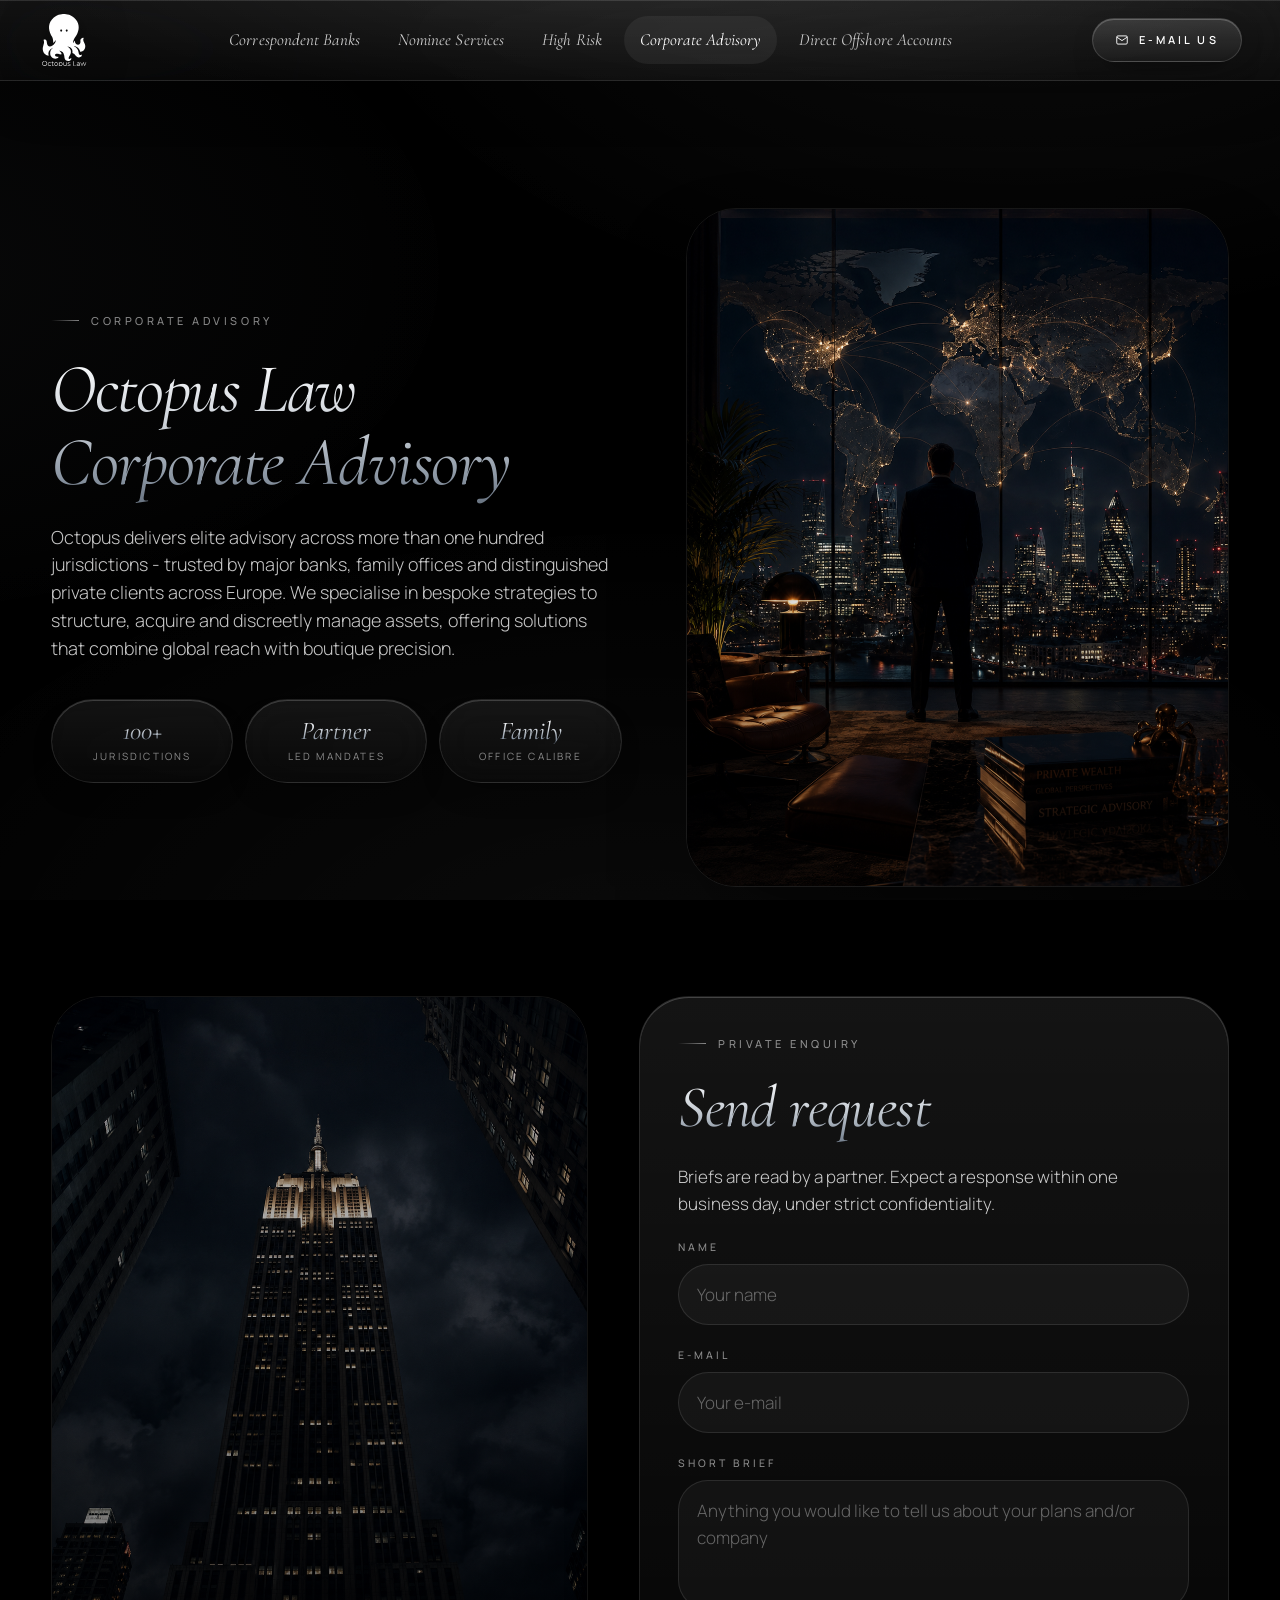
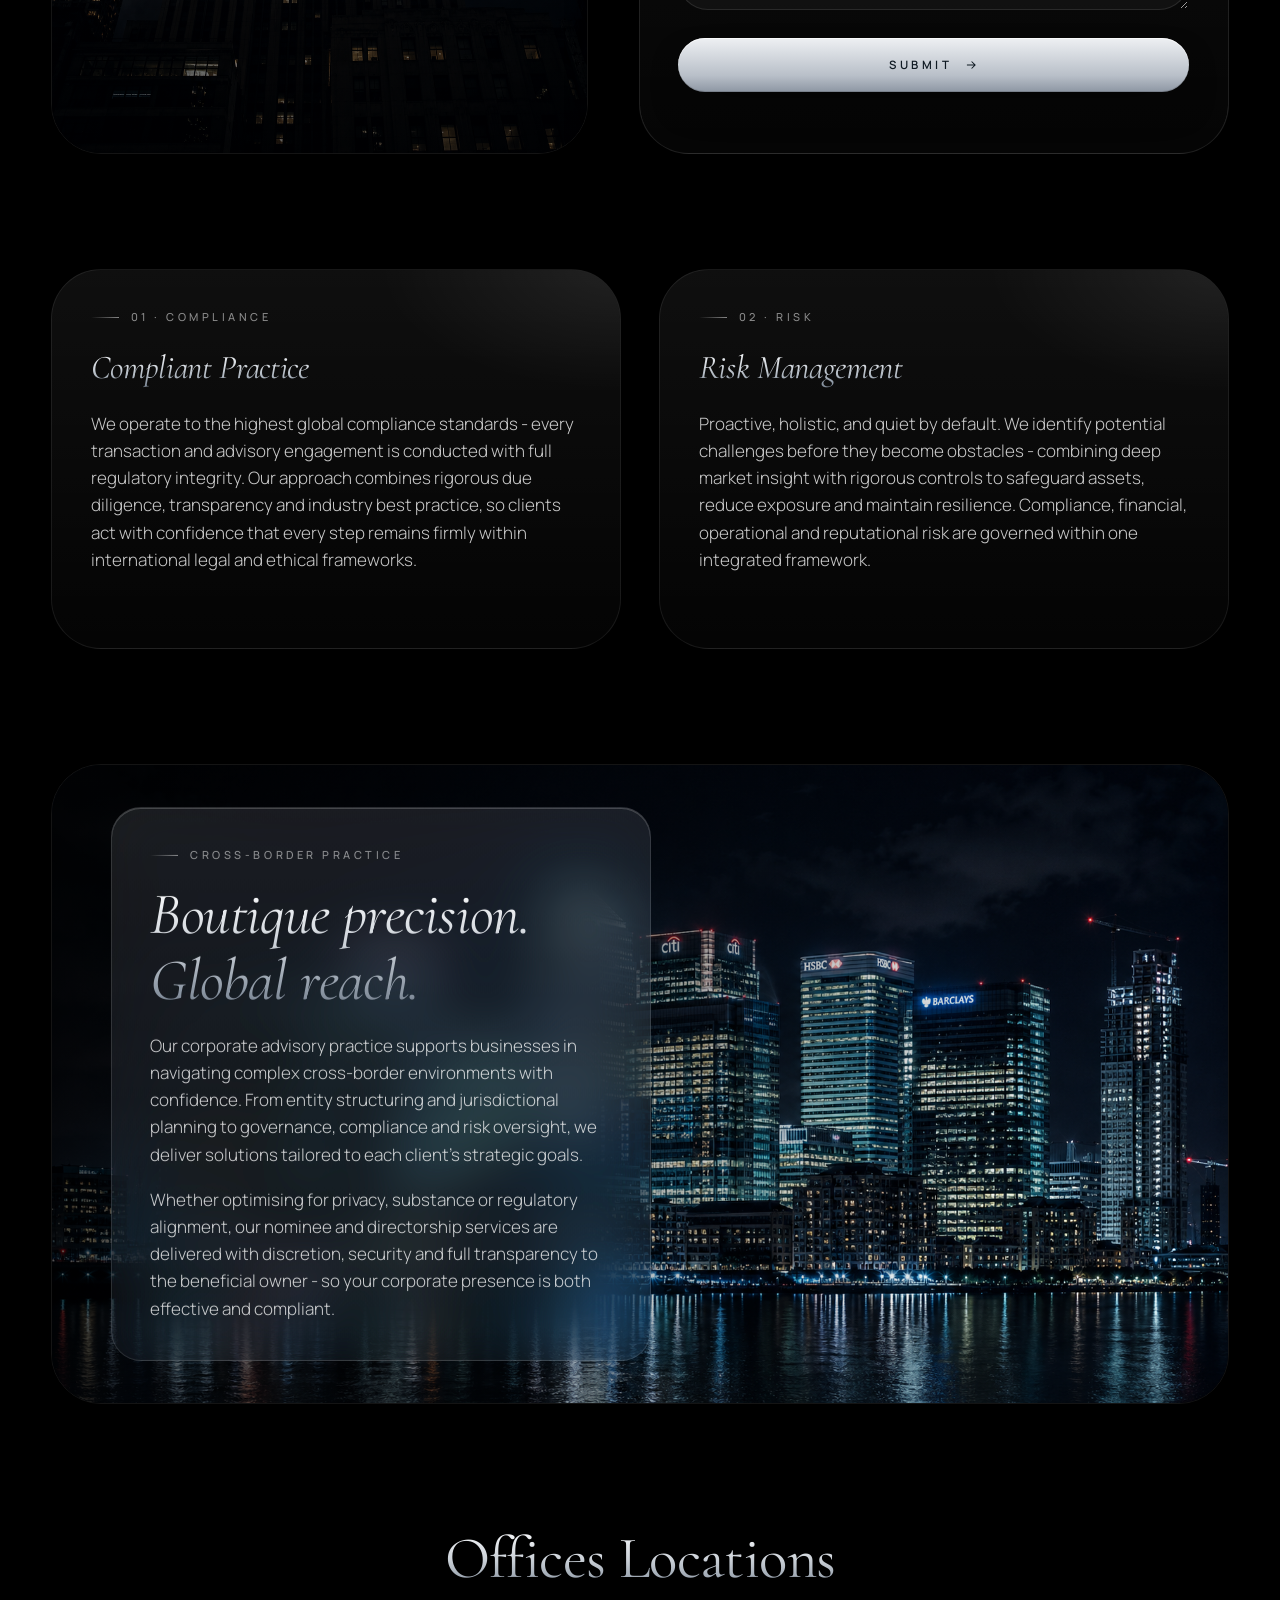
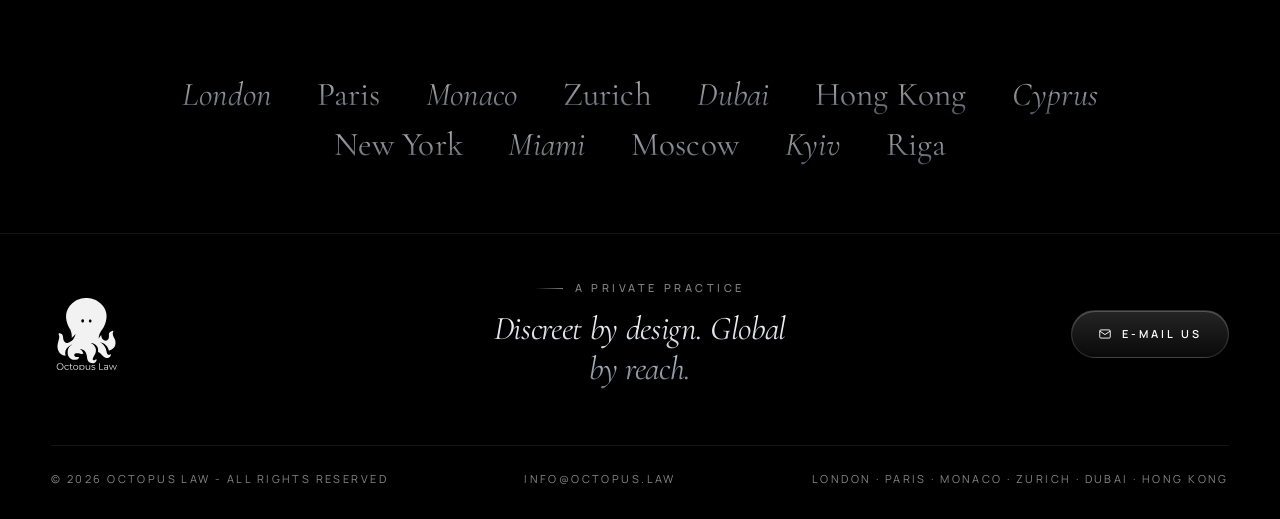
==== corporate-advisory.html @ 6b8dfa0c "Implement Octopus Law luxury banking website Three-page HTML/CSS/JS site built from design bundle: -" ====
<!DOCTYPE html>
<html lang="en">
<head>
<meta charset="UTF-8" />
<meta name="viewport" content="width=device-width, initial-scale=1.0" />
<title>Corporate Advisory - Octopus Law</title>
<meta name="description" content="Elite advisory across 100+ jurisdictions - bespoke strategies to structure, acquire and discreetly manage assets." />
<link rel="preconnect" href="https://fonts.googleapis.com" />
<link rel="preconnect" href="https://fonts.gstatic.com" crossorigin />
<link href="https://fonts.googleapis.com/css2?family=Cormorant+Garamond:ital,wght@0,300;0,400;0,500;0,600;1,300;1,400;1,500;1,600&family=Manrope:wght@200;300;400;500;600;700&display=swap" rel="stylesheet" />
<link rel="stylesheet" href="css/style.css" />
<link rel="icon" type="image/svg+xml" href="assets/logo-white.svg" />
</head>
<body>

<!-- NAV -->
<header class="nav">
  <div class="nav__shell">
    <div class="nav__row">
      <a class="nav__logo" href="index.html" aria-label="Octopus Law - Home">
        <img src="assets/logo-white.svg" alt="Octopus Law" />
      </a>
      <a class="nav__brand" href="index.html" aria-label="Octopus Law - Home">
        <span class="nav__brand-text">Octopus Law</span>
        <span class="nav__brand-icon"><img src="assets/logo-mark-white.svg" alt="" /></span>
      </a>
      <nav class="nav__links" aria-label="Primary">
        <a class="nav__link" href="index.html#correspondent">Correspondent Banks</a>
        <a class="nav__link" href="index.html#nominee">Nominee Services</a>
        <a class="nav__link" href="index.html#high-risk">High Risk</a>
        <a class="nav__link is-active" href="corporate-advisory.html">Corporate Advisory</a>
        <a class="nav__link" href="direct-offshore.html">Direct Offshore Accounts</a>
      </nav>
      <a class="nav__cta" href="mailto:info@octopus.law">
        <svg viewBox="0 0 24 24" fill="none" stroke="currentColor" stroke-width="1.6"><path d="M3 7l9 6 9-6M5 5h14a2 2 0 012 2v10a2 2 0 01-2 2H5a2 2 0 01-2-2V7a2 2 0 012-2z"/></svg>
        E-mail us
      </a>
      <a class="nav__mail-icon" href="mailto:info@octopus.law" aria-label="Email us">
        <svg viewBox="0 0 24 24" fill="none" stroke="currentColor" stroke-width="1.6"><path d="M3 7l9 6 9-6M5 5h14a2 2 0 012 2v10a2 2 0 01-2 2H5a2 2 0 01-2-2V7a2 2 0 012-2z"/></svg>
      </a>
      <button class="nav__hamburger" aria-label="Open menu">
        <span></span><span></span><span></span>
      </button>
    </div>
  </div>
</header>

<div class="mobile-menu" id="mobile-menu" aria-hidden="true">
  <button class="mobile-menu__close" aria-label="Close menu">✕</button>
  <nav class="mobile-menu__links">
    <a href="index.html#correspondent">Correspondent Banks</a>
    <a href="index.html#nominee">Nominee Services</a>
    <a href="index.html#high-risk">High Risk</a>
    <a href="corporate-advisory.html">Corporate Advisory</a>
    <a href="direct-offshore.html">Direct Offshore Accounts</a>
  </nav>
  <div class="mobile-menu__footer">
    <span>info@octopus.law</span>
    <span>© 2026 Octopus Law</span>
  </div>
</div>

<!-- PAGE HERO -->
<section class="page-hero">
  <div class="page-hero__grid">
    <div class="page-hero__copy reveal reveal--left">
      <span class="eyebrow">Corporate Advisory</span>
      <h1>Octopus Law<br/>Corporate Advisory</h1>
      <p class="lede">
        Octopus delivers elite advisory across more than one hundred jurisdictions - trusted by
        major banks, family offices and distinguished private clients across Europe. We
        specialise in bespoke strategies to structure, acquire and discreetly manage assets,
        offering solutions that combine global reach with boutique precision.
      </p>
      <div class="hero__meta">
        <div class="hero__meta-item"><span class="k">100+</span><span class="v">Jurisdictions</span></div>
        <div class="hero__meta-item"><span class="k">Partner</span><span class="v">Led mandates</span></div>
        <div class="hero__meta-item"><span class="k">Family</span><span class="v">Office calibre</span></div>
      </div>
    </div>
    <div class="page-hero__image reveal reveal--right">
      <img src="assets/corporate.png" alt="Corporate advisory" />
    </div>
  </div>
</section>

<!-- REQUEST FORM -->
<section class="request">
  <div class="request__shell">
    <div class="request__media reveal reveal--left">
      <img src="assets/request-corporate.png" alt="" />
    </div>
    <form class="request__form request-form reveal reveal--right" id="request-form" novalidate>
      <span class="eyebrow">Private enquiry</span>
      <h2>Send request</h2>
      <p class="body-text">
        Briefs are read by a partner. Expect a response within one business day, under strict
        confidentiality.
      </p>
      <div class="field">
        <label for="r-name">Name</label>
        <input id="r-name" name="name" type="text" placeholder="Your name" autocomplete="name" required />
      </div>
      <div class="field">
        <label for="r-email">E-mail</label>
        <input id="r-email" name="email" type="email" placeholder="Your e-mail" autocomplete="email" required />
      </div>
      <div class="field">
        <label for="r-brief">Short brief</label>
        <textarea id="r-brief" name="brief" placeholder="Anything you would like to tell us about your plans and/or company" required></textarea>
      </div>
      <button class="submit-btn" type="submit">
        Submit
        <svg viewBox="0 0 24 24" fill="none" stroke="currentColor" stroke-width="1.8"><path d="M5 12h14M13 6l6 6-6 6"/></svg>
      </button>
      <span class="form-status"></span>
    </form>
  </div>
</section>

<!-- TWO MODULES -->
<section class="duo">
  <div class="duo__grid">
    <div class="duo__card reveal reveal--left">
      <span class="eyebrow">01 · Compliance</span>
      <h3>Compliant Practice</h3>
      <p class="body-text">
        We operate to the highest global compliance standards - every transaction and advisory
        engagement is conducted with full regulatory integrity. Our approach combines rigorous
        due diligence, transparency and industry best practice, so clients act with confidence
        that every step remains firmly within international legal and ethical frameworks.
      </p>
    </div>
    <div class="duo__card reveal reveal--right">
      <span class="eyebrow">02 · Risk</span>
      <h3>Risk Management</h3>
      <p class="body-text">
        Proactive, holistic, and quiet by default. We identify potential challenges before they
        become obstacles - combining deep market insight with rigorous controls to safeguard
        assets, reduce exposure and maintain resilience. Compliance, financial, operational and
        reputational risk are governed within one integrated framework.
      </p>
    </div>
  </div>
</section>

<!-- FLOAT CARD -->
<section class="float-card">
  <div class="float-card__inner reveal">
    <img src="assets/boutique-precision.png" alt="" />
    <div class="float-card__panel">
      <span class="eyebrow">Cross-border practice</span>
      <h2>Boutique precision. Global reach.</h2>
      <p class="body-text">
        Our corporate advisory practice supports businesses in navigating complex cross-border
        environments with confidence. From entity structuring and jurisdictional planning to
        governance, compliance and risk oversight, we deliver solutions tailored to each
        client's strategic goals.
      </p>
      <p class="body-text">
        Whether optimising for privacy, substance or regulatory alignment, our nominee and
        directorship services are delivered with discretion, security and full transparency to
        the beneficial owner - so your corporate presence is both effective and compliant.
      </p>
    </div>
  </div>
</section>

<!-- LOCATIONS -->
<section class="locations">
  <div class="locations__header reveal">
    <h2>Offices Locations</h2>
  </div>
  <div class="locations__cloud reveal stagger">
    <span class="location">London</span>
    <span class="location">Paris</span>
    <span class="location">Monaco</span>
    <span class="location">Zurich</span>
    <span class="location">Dubai</span>
    <span class="location">Hong&nbsp;Kong</span>
    <span class="location">Cyprus</span>
    <span class="location">New&nbsp;York</span>
    <span class="location">Miami</span>
    <span class="location">Moscow</span>
    <span class="location">Kyiv</span>
    <span class="location">Riga</span>
  </div>
</section>

<!-- FOOTER -->
<footer class="footer">
  <div class="footer__top">
    <div class="footer__logo">
      <img src="assets/logo-white.svg" alt="Octopus Law" />
    </div>
    <div class="footer__center">
      <span class="eyebrow">A private practice</span>
      <h3>Discreet by design. Global by reach.</h3>
    </div>
    <div class="footer__right">
      <a class="mail-btn" href="mailto:info@octopus.law">
        <svg viewBox="0 0 24 24" fill="none" stroke="currentColor" stroke-width="1.6"><path d="M3 7l9 6 9-6M5 5h14a2 2 0 012 2v10a2 2 0 01-2 2H5a2 2 0 01-2-2V7a2 2 0 012-2z"/></svg>
        <span class="mail-btn__label">E-mail us</span>
      </a>
    </div>
  </div>
  <div class="footer__bottom">
    <span>© 2026 Octopus Law - All rights reserved</span>
    <span>info@octopus.law</span>
    <span>London · Paris · Monaco · Zurich · Dubai · Hong Kong</span>
  </div>
</footer>

<script src="js/main.js"></script>
</body>
</html>
---- css/style.css ----
/* ============================================================
   Octopus Law — Luxury Banking Advisory
   Background tone from logo: #172532
   ============================================================ */

*,
*::before,
*::after {
  box-sizing: border-box;
}

:root {
  --bg-0: #000000;
  --bg-1: #050505;        /* near-black primary bg */
  --bg-2: #0d0d0e;
  --bg-3: #16171a;
  --line: rgba(255, 255, 255, 0.08);
  --line-strong: rgba(255, 255, 255, 0.18);
  --ink: #ffffff;
  --ink-soft: rgba(255, 255, 255, 0.78);
  --ink-mute: rgba(255, 255, 255, 0.52);
  --champagne: oklch(0.86 0.04 85);
  --glass: rgba(255, 255, 255, 0.055);
  --glass-strong: rgba(255, 255, 255, 0.09);

  --silver-gradient: linear-gradient(
    180deg,
    #ffffff 0%,
    #eef0f3 18%,
    #c9cfd6 48%,
    #8b96a3 78%,
    #5f6a78 100%
  );

  --serif: "Cormorant Garamond", "Cormorant", "Times New Roman", serif;
  --sans: "Manrope", -apple-system, BlinkMacSystemFont, "Segoe UI", system-ui, sans-serif;

  --r-sm: 18px;
  --r-md: 30px;
  --r-lg: 50px;
  --r-xl: 50px;
  --r-pill: 999px;

  --pad-x: clamp(20px, 4vw, 80px);
  --nav-h: 168px;
}

html {
  scroll-behavior: smooth;
  scroll-padding-top: 220px;
}

body {
  margin: 0;
  min-height: 100vh;
  font-family: var(--sans);
  font-size: 17px;
  line-height: 1.6;
  color: var(--ink-soft);
  background: #000000;
  -webkit-font-smoothing: antialiased;
  -moz-osx-font-smoothing: grayscale;
  overflow-x: hidden;
  position: relative;
}
/* Luxury texture: subtle grain + faint vertical pinstripe + silver vignettes */
body::before {
  content: "";
  position: fixed;
  inset: 0;
  z-index: 0;
  pointer-events: none;
  background-image:
    radial-gradient(1200px 700px at 80% -10%, rgba(255, 255, 255, 0.05), transparent 60%),
    radial-gradient(1000px 600px at -10% 30%, rgba(200, 210, 230, 0.035), transparent 60%),
    radial-gradient(1400px 800px at 50% 110%, rgba(255, 255, 255, 0.04), transparent 60%);
}
body::after {
  content: "";
  position: fixed;
  inset: 0;
  z-index: 0;
  pointer-events: none;
  opacity: 0.55;
  mix-blend-mode: overlay;
  background-image: url("data:image/svg+xml;utf8,<svg xmlns='http://www.w3.org/2000/svg' width='220' height='220'><filter id='n'><feTurbulence type='fractalNoise' baseFrequency='0.85' numOctaves='2' stitchTiles='stitch'/><feColorMatrix values='0 0 0 0 1 0 0 0 0 1 0 0 0 0 1 0 0 0 0.6 0'/></filter><rect width='100%25' height='100%25' filter='url(%23n)' opacity='0.55'/></svg>");
}
body > *:not(script):not(style):not(.nav):not(.mobile-menu) { position: relative; z-index: 1; }

img {
  max-width: 100%;
  display: block;
}

a {
  color: inherit;
  text-decoration: none;
}

button {
  font: inherit;
  color: inherit;
  border: none;
  background: none;
  cursor: pointer;
}

/* ----------------------------------------------------------------
   Typography — silver headings
   ---------------------------------------------------------------- */
.eyebrow {
  font-family: var(--sans);
  font-size: 11px;
  font-weight: 500;
  letter-spacing: 0.32em;
  text-transform: uppercase;
  color: var(--ink-mute);
  display: inline-flex;
  align-items: center;
  gap: 12px;
}
.eyebrow::before {
  content: "";
  width: 28px;
  height: 1px;
  background: linear-gradient(90deg, transparent, rgba(255, 255, 255, 0.5));
}
.eyebrow--center {
  display: inline-flex;
  align-items: center;
  gap: 12px;
}
.eyebrow--center::after {
  content: "";
  width: 28px;
  height: 1px;
  background: linear-gradient(90deg, rgba(255, 255, 255, 0.5), transparent);
}

h1, h2, h3, h4 {
  font-family: var(--serif);
  font-weight: 400;
  letter-spacing: -0.01em;
  margin: 0;
  background: var(--silver-gradient);
  -webkit-background-clip: text;
  background-clip: text;
  color: transparent;
  text-shadow: 0 0 80px rgba(255, 255, 255, 0.04);
  /* Padding prevents italic ascenders/descenders being clipped by background-clip */
  padding: 0.06em 0.08em 0.18em;
  margin: -0.06em -0.08em -0.18em;
}

h1 {
  font-size: clamp(40px, 6.5vw, 96px);
  line-height: 1.06;
  letter-spacing: -0.02em;
}
h2 {
  font-size: clamp(34px, 4.6vw, 68px);
  line-height: 1.12;
}
h3 {
  font-size: clamp(24px, 2.6vw, 36px);
  line-height: 1.2;
}
h4 {
  font-size: clamp(20px, 1.8vw, 26px);
  line-height: 1.25;
}

p { margin: 0; }

.lede {
  font-family: var(--sans);
  font-weight: 300;
  font-size: clamp(17px, 1.4vw, 21px);
  line-height: 1.55;
  color: var(--ink-soft);
  max-width: 62ch;
}

.body-text {
  font-weight: 300;
  color: var(--ink-soft);
  max-width: 64ch;
}

/* ----------------------------------------------------------------
   Layout primitives — section paddings (halved from luxury defaults)
   ---------------------------------------------------------------- */
.section {
  padding: clamp(40px, 5vw, 80px) var(--pad-x);
  position: relative;
}
.section--tight {
  padding-top: clamp(28px, 3vw, 48px);
  padding-bottom: clamp(28px, 3vw, 48px);
}
.container {
  max-width: 1480px;
  margin: 0 auto;
}
.divider {
  height: 1px;
  background: linear-gradient(90deg, transparent, rgba(255,255,255,0.14), transparent);
  margin: 0 var(--pad-x);
}

/* ----------------------------------------------------------------
   Liquid Glass — single-row frosted nav
   ---------------------------------------------------------------- */
.nav {
  position: fixed;
  inset: 0 0 auto 0;
  z-index: 100;
  pointer-events: none;
}
.nav__shell {
  pointer-events: auto;
  position: relative;
  background: linear-gradient(
      180deg,
      rgba(255, 255, 255, 0.07) 0%,
      rgba(255, 255, 255, 0.025) 100%
    );
  backdrop-filter: blur(36px) saturate(180%);
  -webkit-backdrop-filter: blur(36px) saturate(180%);
  border-bottom: 1px solid rgba(255, 255, 255, 0.08);
  box-shadow:
    0 1px 0 rgba(255, 255, 255, 0.12) inset,
    0 24px 60px -30px rgba(0, 0, 0, 0.7);
  overflow: hidden;
}
.nav__shell::before {
  content: "";
  position: absolute;
  inset: 0;
  background: radial-gradient(
    900px 220px at 50% -40%,
    rgba(255, 255, 255, 0.08),
    transparent 70%
  );
  pointer-events: none;
}

.nav__row {
  position: relative;
  display: grid;
  grid-template-columns: auto 1fr auto;
  align-items: center;
  gap: clamp(20px, 3vw, 40px);
  padding: 14px clamp(20px, 3vw, 48px);
  max-width: 1640px;
  margin: 0 auto;
}

.nav__logo {
  display: flex;
  align-items: center;
  justify-content: flex-start;
}
.nav__logo img {
  height: 52px;
  width: auto;
  filter: drop-shadow(0 4px 24px rgba(0, 0, 0, 0.4));
  transition: transform 0.5s cubic-bezier(0.2, 0.8, 0.2, 1);
}
.nav__logo:hover img { transform: translateY(-1px); }

.nav__links {
  display: flex;
  align-items: center;
  justify-content: center;
  gap: 6px;
  flex-wrap: nowrap;
}
.nav__link {
  position: relative;
  padding: 10px 16px;
  font-family: var(--serif);
  font-size: 17px;
  font-style: italic;
  letter-spacing: 0.005em;
  color: var(--ink-soft);
  font-weight: 400;
  border-radius: 50px;
  transition: color 0.3s ease, background 0.3s ease;
  white-space: nowrap;
}
.nav__link:hover,
.nav__link.is-active {
  color: var(--ink);
  background: rgba(255, 255, 255, 0.06);
}

.nav__cta {
  display: inline-flex;
  align-items: center;
  gap: 10px;
  padding: 12px 22px;
  border-radius: 50px;
  background: linear-gradient(180deg, rgba(255,255,255,0.14), rgba(255,255,255,0.04));
  border: 1px solid rgba(255, 255, 255, 0.14);
  font-size: 11px;
  letter-spacing: 0.28em;
  text-transform: uppercase;
  color: var(--ink);
  font-weight: 600;
  box-shadow:
    inset 0 1px 0 rgba(255, 255, 255, 0.22),
    0 12px 30px -14px rgba(0, 0, 0, 0.7);
  transition: transform 0.3s ease, box-shadow 0.3s ease;
  flex-shrink: 0;
}
.nav__cta:hover {
  transform: translateY(-1px);
  box-shadow:
    inset 0 1px 0 rgba(255, 255, 255, 0.35),
    0 18px 40px -14px rgba(0, 0, 0, 0.8);
}
.nav__cta svg { width: 14px; height: 14px; }

/* Mobile-only brand */
.nav__brand {
  display: none;
  align-items: center;
  gap: 10px;
}
.nav__brand-text {
  font-family: var(--serif);
  font-style: italic;
  font-size: 22px;
  background: var(--silver-gradient);
  -webkit-background-clip: text;
  background-clip: text;
  color: transparent;
  letter-spacing: 0.005em;
  line-height: 1;
}
.nav__brand-icon img {
  height: 38px;
  width: auto;
  filter: drop-shadow(0 4px 16px rgba(0, 0, 0, 0.4));
}

/* Round mail icon (mobile) */
.nav__mail-icon {
  display: none;
  align-items: center;
  justify-content: center;
  width: 44px;
  height: 44px;
  border-radius: 50%;
  background: linear-gradient(180deg, rgba(255,255,255,0.12), rgba(255,255,255,0.04));
  border: 1px solid rgba(255,255,255,0.12);
  color: white;
  box-shadow:
    inset 0 1px 0 rgba(255,255,255,0.2),
    0 8px 24px -10px rgba(0,0,0,0.6);
  flex-shrink: 0;
}
.nav__mail-icon svg { width: 17px; height: 17px; }

.nav__hamburger {
  display: none;
  width: 44px;
  height: 44px;
  border-radius: 50%;
  background: rgba(255, 255, 255, 0.08);
  border: 1px solid rgba(255, 255, 255, 0.12);
  align-items: center;
  justify-content: center;
  flex-direction: column;
  gap: 5px;
  flex-shrink: 0;
}
.nav__hamburger span {
  width: 18px;
  height: 1.4px;
  background: white;
  border-radius: 2px;
}

/* Footer/CTA pill (reused) */
.mail-btn {
  display: inline-flex;
  align-items: center;
  gap: 10px;
  padding: 14px 26px;
  border-radius: 50px;
  background: linear-gradient(180deg, rgba(255,255,255,0.14), rgba(255,255,255,0.04));
  border: 1px solid rgba(255, 255, 255, 0.14);
  font-size: 11px;
  letter-spacing: 0.28em;
  text-transform: uppercase;
  color: var(--ink);
  font-weight: 600;
  box-shadow:
    inset 0 1px 0 rgba(255, 255, 255, 0.22),
    0 12px 30px -14px rgba(0, 0, 0, 0.7);
  transition: transform 0.3s ease, box-shadow 0.3s ease;
}
.mail-btn:hover {
  transform: translateY(-1px);
  box-shadow:
    inset 0 1px 0 rgba(255, 255, 255, 0.35),
    0 18px 40px -14px rgba(0, 0, 0, 0.8);
}
.mail-btn svg { width: 14px; height: 14px; }

/* Mobile overlay menu */
.mobile-menu {
  position: fixed;
  inset: 0;
  z-index: 200;
  background: rgba(8, 8, 10, 0.78);
  backdrop-filter: blur(40px) saturate(180%);
  -webkit-backdrop-filter: blur(40px) saturate(180%);
  opacity: 0;
  pointer-events: none;
  transition: opacity 0.4s ease;
  display: flex;
  flex-direction: column;
  padding: 100px 28px 40px;
}
.mobile-menu.is-open {
  opacity: 1;
  pointer-events: auto;
}
.mobile-menu__close {
  position: absolute;
  top: 28px;
  right: 28px;
  width: 48px;
  height: 48px;
  border-radius: 50%;
  background: rgba(255, 255, 255, 0.08);
  border: 1px solid rgba(255, 255, 255, 0.12);
  color: white;
  font-size: 22px;
  display: flex;
  align-items: center;
  justify-content: center;
}
.mobile-menu__links {
  display: flex;
  flex-direction: column;
  gap: 4px;
  margin-top: 20px;
}
.mobile-menu__links a {
  padding: 18px 4px;
  font-family: var(--serif);
  font-size: 28px;
  border-bottom: 1px solid rgba(255, 255, 255, 0.08);
  color: white;
}
.mobile-menu__footer {
  margin-top: auto;
  display: flex;
  flex-direction: column;
  gap: 14px;
  color: var(--ink-mute);
  font-size: 12px;
  letter-spacing: 0.2em;
  text-transform: uppercase;
}

/* ----------------------------------------------------------------
   Hero — centered text over image, 3 stat tiles below
   ---------------------------------------------------------------- */
.hero {
  position: relative;
  min-height: 100vh;
  padding-top: calc(var(--nav-h) + 80px);
  padding-bottom: clamp(60px, 6vw, 100px);
  padding-left: var(--pad-x);
  padding-right: var(--pad-x);
  overflow: hidden;
  text-align: center;
}
.hero__bg {
  position: absolute;
  inset: 0;
  z-index: 0;
}
.hero__bg img {
  position: absolute;
  inset: 0;
  width: 100%;
  height: 100%;
  object-fit: cover;
  opacity: 0.55;
  transform: scale(1.05);
  transition: transform 6s ease-out;
  filter: saturate(0.3) brightness(0.85) contrast(1.05);
}
.hero.is-ready .hero__bg img { transform: scale(1.0); }
.hero__bg::after {
  content: "";
  position: absolute;
  inset: 0;
  background:
    radial-gradient(85% 80% at 50% 50%, transparent 0%, rgba(0,0,0,0.55) 70%, rgba(0,0,0,0.95) 100%),
    linear-gradient(180deg, rgba(0,0,0,0.4) 0%, rgba(0,0,0,0.5) 50%, rgba(0,0,0,0.98) 100%);
}
.hero__inner {
  position: relative;
  z-index: 1;
  max-width: 980px;
  margin: 0 auto;
  display: flex;
  flex-direction: column;
  align-items: center;
  justify-content: center;
  gap: 56px;
  min-height: calc(100vh - var(--nav-h) - 200px);
}
.hero__text {
  display: flex;
  flex-direction: column;
  align-items: center;
  gap: 24px;
}
.hero__text h1 {
  font-style: italic;
  text-align: center;
  text-wrap: balance;
}
.hero__text .lede {
  text-align: center;
  margin: 0 auto;
}
.hero__stats {
  display: grid;
  grid-template-columns: repeat(3, minmax(0, 1fr));
  gap: 14px;
  width: 100%;
  max-width: 760px;
}
.stat {
  padding: 22px 18px;
  border-radius: 50px;
  background: linear-gradient(180deg, rgba(255,255,255,0.07), rgba(255,255,255,0.02));
  backdrop-filter: blur(24px) saturate(180%);
  -webkit-backdrop-filter: blur(24px) saturate(180%);
  border: 1px solid rgba(255, 255, 255, 0.1);
  box-shadow:
    inset 0 1px 0 rgba(255, 255, 255, 0.18),
    0 20px 40px -20px rgba(0, 0, 0, 0.6);
  display: flex;
  flex-direction: column;
  align-items: center;
  gap: 4px;
}
.stat__k {
  font-family: var(--serif);
  font-style: italic;
  font-size: clamp(26px, 2.6vw, 38px);
  line-height: 1.05;
  background: var(--silver-gradient);
  -webkit-background-clip: text;
  background-clip: text;
  color: transparent;
}
.stat__v {
  font-size: 10.5px;
  letter-spacing: 0.24em;
  text-transform: uppercase;
  color: var(--ink-mute);
  text-align: center;
}

/* page-hero (smaller variant for inner pages) */
.page-hero {
  padding-top: calc(var(--nav-h) + 40px);
  padding-bottom: clamp(40px, 4vw, 60px);
  padding-left: var(--pad-x);
  padding-right: var(--pad-x);
  position: relative;
  overflow: hidden;
}
.page-hero__grid {
  position: relative;
  max-width: 1480px;
  margin: 0 auto;
  display: grid;
  grid-template-columns: 1.05fr 1fr;
  gap: clamp(40px, 5vw, 80px);
  align-items: center;
}
.page-hero__copy {
  display: flex;
  flex-direction: column;
  gap: 24px;
}
.page-hero__copy h1 {
  font-style: italic;
  font-size: clamp(40px, 5.4vw, 80px);
}

/* Stats row reused on inner pages */
.hero__meta {
  display: grid;
  grid-template-columns: repeat(3, minmax(0, 1fr));
  gap: 12px;
  margin-top: 12px;
}
.hero__meta-item {
  padding: 18px 14px;
  border-radius: 50px;
  background: linear-gradient(180deg, rgba(255,255,255,0.07), rgba(255,255,255,0.02));
  backdrop-filter: blur(20px) saturate(180%);
  -webkit-backdrop-filter: blur(20px) saturate(180%);
  border: 1px solid rgba(255, 255, 255, 0.1);
  box-shadow:
    inset 0 1px 0 rgba(255, 255, 255, 0.18),
    0 16px 30px -16px rgba(0, 0, 0, 0.5);
  display: flex;
  flex-direction: column;
  align-items: center;
  gap: 4px;
  text-align: center;
}
.hero__meta-item .k {
  font-family: var(--serif);
  font-style: italic;
  font-size: clamp(22px, 2vw, 30px);
  line-height: 1.05;
  background: var(--silver-gradient);
  -webkit-background-clip: text;
  background-clip: text;
  color: transparent;
}
.hero__meta-item .v {
  font-size: 10px;
  letter-spacing: 0.22em;
  text-transform: uppercase;
  color: var(--ink-mute);
}
.page-hero__image {
  position: relative;
  aspect-ratio: 4/5;
  border-radius: var(--r-lg);
  overflow: hidden;
  border: 1px solid rgba(255,255,255,0.08);
  box-shadow: 0 40px 100px -40px rgba(0,0,0,0.7);
}
.page-hero__image img {
  width: 100%;
  height: 100%;
  object-fit: cover;
}
.page-hero__image::after {
  content: "";
  position: absolute;
  inset: 0;
  background: linear-gradient(180deg, transparent 40%, rgba(0, 0, 0,0.45));
  pointer-events: none;
}

/* ----------------------------------------------------------------
   Marquee — Correspondent banks
   ---------------------------------------------------------------- */
.banks {
  padding: clamp(40px, 4vw, 60px) 0;
}
.banks__header {
  padding: 0 var(--pad-x);
  margin-bottom: 56px;
  display: flex;
  align-items: end;
  justify-content: space-between;
  gap: 32px;
  flex-wrap: wrap;
}
.banks__header h2 {
  max-width: 18ch;
}
.banks__header p {
  max-width: 38ch;
}
.marquee {
  overflow: hidden;
  mask-image: linear-gradient(90deg, transparent, black 8%, black 92%, transparent);
  -webkit-mask-image: linear-gradient(90deg, transparent, black 8%, black 92%, transparent);
}
.marquee__track {
  display: flex;
  gap: clamp(48px, 5vw, 96px);
  align-items: center;
  width: max-content;
  animation: marquee 70s linear infinite;
}
/* Each logo lives in a dark-graphite chip with halo glow */
.marquee__chip {
  display: inline-flex;
  align-items: center;
  justify-content: center;
  height: 110px;
  min-width: 220px;
  padding: 0 36px;
  border-radius: 50px;
  background: linear-gradient(180deg, #1a1a1c 0%, #0e0e10 100%);
  border: 1px solid rgba(255, 255, 255, 0.08);
  box-shadow:
    inset 0 1px 0 rgba(255, 255, 255, 0.07),
    0 0 60px -8px rgba(220, 230, 255, 0.18),
    0 24px 48px -24px rgba(0, 0, 0, 0.9);
  transition: transform 0.5s cubic-bezier(0.2,0.8,0.2,1), box-shadow 0.5s ease;
  flex-shrink: 0;
  position: relative;
  overflow: hidden;
}
.marquee__chip::before {
  content: "";
  position: absolute;
  inset: 0;
  border-radius: inherit;
  background: radial-gradient(120% 80% at 50% 0%, rgba(255,255,255,0.06), transparent 60%);
  pointer-events: none;
}
.marquee__chip:hover {
  transform: translateY(-2px);
  box-shadow:
    inset 0 1px 0 rgba(255, 255, 255, 0.12),
    0 0 90px -4px rgba(220, 230, 255, 0.28),
    0 28px 56px -24px rgba(0, 0, 0, 0.95);
}
.marquee__chip img {
  max-height: 60px;
  max-width: 180px;
  width: auto;
  height: auto;
  object-fit: contain;
  filter: brightness(0) invert(1);
  opacity: 0.92;
  position: relative;
}

@keyframes marquee {
  from { transform: translateX(0); }
  to   { transform: translateX(-50%); }
}

/* ----------------------------------------------------------------
   Service modules — alternating image / content
   ---------------------------------------------------------------- */
.module {
  display: grid;
  grid-template-columns: 1fr 1fr;
  gap: clamp(40px, 6vw, 96px);
  align-items: center;
  padding-top: clamp(30px, 3.5vw, 56px);
  padding-bottom: clamp(30px, 3.5vw, 56px);
  padding-left: var(--pad-x);
  padding-right: var(--pad-x);
}
.module--reverse .module__media { order: 2; }
.module__media {
  position: relative;
  aspect-ratio: 4/3;
  border-radius: var(--r-lg);
  overflow: hidden;
  border: 1px solid rgba(255,255,255,0.08);
  box-shadow: 0 40px 100px -40px rgba(0,0,0,0.7);
}
.module__media img {
  width: 100%;
  height: 100%;
  object-fit: cover;
  transition: transform 1.4s cubic-bezier(0.2, 0.8, 0.2, 1);
}
.module:hover .module__media img { transform: scale(1.04); }
.module__media::after {
  content: "";
  position: absolute;
  inset: 0;
  background:
    radial-gradient(60% 50% at 100% 100%, rgba(8, 8, 10,0.5), transparent),
    linear-gradient(180deg, transparent 60%, rgba(0, 0, 0,0.4));
  pointer-events: none;
}
.module__copy {
  display: flex;
  flex-direction: column;
  gap: 22px;
}
.module__index {
  font-family: var(--serif);
  font-size: 22px;
  color: var(--ink-mute);
  font-style: italic;
}
.module__copy h2 { font-style: italic; }
.module__copy ul {
  margin: 0;
  padding: 0;
  list-style: none;
  display: flex;
  flex-direction: column;
  gap: 14px;
}
.module__copy li {
  padding-left: 22px;
  position: relative;
  color: var(--ink-soft);
  font-weight: 300;
}
.module__copy li::before {
  content: "";
  position: absolute;
  left: 0;
  top: 13px;
  width: 10px;
  height: 1px;
  background: rgba(255,255,255,0.6);
}

/* ----------------------------------------------------------------
   Request form (glass)
   ---------------------------------------------------------------- */
.request {
  padding: clamp(40px, 4.5vw, 70px) var(--pad-x);
  position: relative;
}
.request__shell {
  max-width: 1480px;
  margin: 0 auto;
  display: grid;
  grid-template-columns: 1fr 1.1fr;
  gap: clamp(32px, 4vw, 80px);
  align-items: stretch;
}
.request__media {
  border-radius: var(--r-lg);
  overflow: hidden;
  border: 1px solid rgba(255,255,255,0.08);
  position: relative;
  min-height: 520px;
}
.request__media img {
  position: absolute;
  inset: 0;
  width: 100%;
  height: 100%;
  object-fit: cover;
}
.request__media::after {
  content: "";
  position: absolute;
  inset: 0;
  background: linear-gradient(180deg, rgba(0, 0, 0,0.2), rgba(0, 0, 0,0.6));
}
.request__form {
  padding: clamp(28px, 3vw, 48px);
  border-radius: var(--r-lg);
  background: linear-gradient(180deg, rgba(255,255,255,0.08), rgba(255,255,255,0.02));
  backdrop-filter: blur(28px) saturate(180%);
  -webkit-backdrop-filter: blur(28px) saturate(180%);
  border: 1px solid rgba(255,255,255,0.1);
  box-shadow:
    inset 0 1px 0 rgba(255,255,255,0.2),
    0 30px 80px -20px rgba(0,0,0,0.6);
  display: flex;
  flex-direction: column;
  gap: 22px;
}
.request__form h2 { font-style: italic; }
.field {
  display: flex;
  flex-direction: column;
  gap: 8px;
}
.field label {
  font-size: 10.5px;
  letter-spacing: 0.28em;
  text-transform: uppercase;
  color: var(--ink-mute);
  font-weight: 500;
}
.field input,
.field textarea {
  font: inherit;
  color: var(--ink);
  padding: 16px 18px;
  background: rgba(255,255,255,0.04);
  border: 1px solid rgba(255,255,255,0.1);
  border-radius: 50px;
  width: 100%;
  font-weight: 300;
  transition: border-color 0.25s, background 0.25s;
}
.field input::placeholder,
.field textarea::placeholder {
  color: rgba(255,255,255,0.35);
  font-weight: 300;
}
.field input:focus,
.field textarea:focus {
  outline: none;
  border-color: rgba(255,255,255,0.35);
  background: rgba(255,255,255,0.07);
}
.field textarea {
  min-height: 130px;
  resize: vertical;
  font-family: inherit;
  border-radius: 30px;
}
.submit-btn {
  display: inline-flex;
  align-items: center;
  justify-content: center;
  gap: 12px;
  padding: 18px 28px;
  border-radius: 999px;
  background: linear-gradient(180deg, #eef0f3, #b8bfc8 70%, #8d96a3);
  color: #0f1a23;
  font-weight: 600;
  font-size: 11.5px;
  letter-spacing: 0.3em;
  text-transform: uppercase;
  margin-top: 6px;
  box-shadow:
    inset 0 1px 0 rgba(255,255,255,0.7),
    inset 0 -1px 0 rgba(0,0,0,0.15),
    0 18px 40px -16px rgba(0,0,0,0.5);
  transition: transform 0.3s, box-shadow 0.3s;
  cursor: pointer;
  border: none;
}
.submit-btn:hover {
  transform: translateY(-1px);
  box-shadow:
    inset 0 1px 0 rgba(255,255,255,0.85),
    inset 0 -1px 0 rgba(0,0,0,0.15),
    0 26px 50px -16px rgba(0,0,0,0.6);
}
.submit-btn svg { width: 14px; height: 14px; }

.form-status {
  font-size: 13px;
  color: var(--champagne);
  font-style: italic;
}

/* ----------------------------------------------------------------
   Sector-ready (cards / list)
   ---------------------------------------------------------------- */
.sectors {
  padding: clamp(40px, 4.5vw, 70px) var(--pad-x);
}
.sectors__grid {
  display: grid;
  grid-template-columns: 1fr 1.2fr;
  gap: clamp(40px, 6vw, 96px);
  max-width: 1480px;
  margin: 0 auto;
  align-items: start;
}
.sectors__list {
  display: flex;
  flex-direction: column;
  gap: 4px;
}
.sector-row {
  display: grid;
  grid-template-columns: auto 1fr;
  gap: 28px;
  align-items: center;
  padding: 24px 4px;
  border-bottom: 1px solid rgba(255,255,255,0.1);
  cursor: default;
}
.sector-row:first-child { border-top: 1px solid rgba(255,255,255,0.1); }
.sector-row__num {
  font-family: var(--serif);
  font-style: italic;
  color: var(--ink-mute);
  font-size: 18px;
}
.sector-row__title {
  font-family: var(--serif);
  font-size: clamp(22px, 2vw, 30px);
  background: var(--silver-gradient);
  -webkit-background-clip: text;
  background-clip: text;
  color: transparent;
}
.sector-row__arrow { display: none; }

/* ----------------------------------------------------------------
   Floating image+text composition
   ---------------------------------------------------------------- */
.float-card {
  position: relative;
  max-width: 1480px;
  margin: 0 auto;
  padding: clamp(40px, 4.5vw, 70px) var(--pad-x);
}
.float-card__inner {
  position: relative;
  border-radius: var(--r-lg);
  overflow: hidden;
  min-height: clamp(420px, 60vw, 640px);
  border: 1px solid rgba(255,255,255,0.08);
}
.float-card__inner img {
  position: absolute;
  inset: 0;
  width: 100%;
  height: 100%;
  object-fit: cover;
}
.float-card__inner::after {
  content: "";
  position: absolute;
  inset: 0;
  background:
    linear-gradient(120deg, rgba(0, 0, 0,0.85) 0%, rgba(0, 0, 0,0.3) 50%, transparent 80%);
}
.float-card__panel {
  position: absolute;
  z-index: 2;
  top: 50%;
  left: clamp(20px, 5%, 60px);
  transform: translateY(-50%);
  max-width: 540px;
  padding: clamp(26px, 3vw, 44px);
  border-radius: var(--r-md);
  background: linear-gradient(180deg, rgba(255,255,255,0.1), rgba(255,255,255,0.04));
  backdrop-filter: blur(28px) saturate(180%);
  -webkit-backdrop-filter: blur(28px) saturate(180%);
  border: 1px solid rgba(255,255,255,0.12);
  box-shadow: inset 0 1px 0 rgba(255,255,255,0.2);
  display: flex;
  flex-direction: column;
  gap: 18px;
}
.float-card__panel h2 { font-style: italic; }

/* ----------------------------------------------------------------
   Locations
   ---------------------------------------------------------------- */
.locations {
  padding: clamp(40px, 5vw, 80px) var(--pad-x);
  text-align: center;
}
.locations__header {
  display: flex;
  flex-direction: column;
  align-items: center;
  gap: 18px;
  margin-bottom: 80px;
}
.locations__cloud {
  position: relative;
  display: flex;
  flex-wrap: wrap;
  justify-content: center;
  gap: 4px clamp(14px, 2vw, 28px);
  max-width: 1100px;
  margin: 0 auto;
  align-items: baseline;
}
.location {
  font-family: var(--serif);
  font-size: clamp(22px, 2.6vw, 36px);
  line-height: 1.05;
  background: var(--silver-gradient);
  -webkit-background-clip: text;
  background-clip: text;
  color: transparent;
  position: relative;
  padding: 6px 10px;
  cursor: default;
  transition: transform 0.5s cubic-bezier(0.2,0.8,0.2,1), opacity 0.5s ease;
  opacity: 0.7;
  letter-spacing: 0.005em;
}
.location:nth-child(odd) { font-style: italic; }
.location:hover { opacity: 1; transform: translateY(-4px); }
.location__star {
  font-family: var(--sans);
  font-size: 14px;
  vertical-align: super;
  color: var(--ink-mute);
  margin-left: 2px;
}

/* ----------------------------------------------------------------
   Two-up modules
   ---------------------------------------------------------------- */
.duo {
  padding: clamp(40px, 4.5vw, 70px) var(--pad-x);
}
.duo__grid {
  max-width: 1480px;
  margin: 0 auto;
  display: grid;
  grid-template-columns: 1fr 1fr;
  gap: clamp(24px, 3vw, 40px);
}
.duo__card {
  padding: clamp(32px, 3vw, 48px);
  border-radius: var(--r-lg);
  background: linear-gradient(180deg, rgba(255,255,255,0.06), rgba(255,255,255,0.015));
  backdrop-filter: blur(24px) saturate(180%);
  -webkit-backdrop-filter: blur(24px) saturate(180%);
  border: 1px solid rgba(255,255,255,0.08);
  display: flex;
  flex-direction: column;
  gap: 22px;
  min-height: 380px;
  position: relative;
  overflow: hidden;
}
.duo__card::before {
  content: "";
  position: absolute;
  inset: 0;
  background: radial-gradient(400px 200px at 100% 0%, rgba(255,255,255,0.08), transparent 60%);
  pointer-events: none;
}
.duo__card h3 { font-style: italic; }

/* ----------------------------------------------------------------
   Industries grid (cards with images)
   ---------------------------------------------------------------- */
.industries {
  padding: clamp(40px, 4.5vw, 70px) var(--pad-x);
}
.industries__grid {
  max-width: 1480px;
  margin: 0 auto;
  display: grid;
  grid-template-columns: repeat(3, 1fr);
  gap: clamp(20px, 2vw, 32px);
}
.industry-card {
  position: relative;
  aspect-ratio: 3/4;
  border-radius: var(--r-lg);
  overflow: hidden;
  border: 1px solid rgba(255,255,255,0.08);
  box-shadow: 0 30px 80px -30px rgba(0,0,0,0.6);
}
.industry-card__bg {
  position: absolute;
  inset: 0;
  background: linear-gradient(180deg, var(--bg-2), var(--bg-1));
}
.industry-card__bg img {
  width: 100%;
  height: 100%;
  object-fit: cover;
  opacity: 0.55;
  transition: transform 1.4s cubic-bezier(0.2, 0.8, 0.2, 1), opacity 0.5s ease;
}
.industry-card:hover .industry-card__bg img {
  transform: scale(1.06);
  opacity: 0.7;
}
.industry-card::after {
  content: "";
  position: absolute;
  inset: 0;
  background: linear-gradient(180deg, transparent 30%, rgba(0, 0, 0,0.95));
  pointer-events: none;
}
.industry-card__content {
  position: absolute;
  inset: 0;
  z-index: 2;
  padding: clamp(24px, 2.4vw, 36px);
  display: flex;
  flex-direction: column;
  justify-content: flex-end;
  gap: 12px;
}
.industry-card__content h3 { font-style: italic; }
.industry-card__content p {
  color: rgba(255,255,255,0.7);
  font-weight: 300;
  font-size: 15px;
}
.industry-card__num {
  position: absolute;
  top: clamp(20px, 2vw, 28px);
  right: clamp(20px, 2vw, 28px);
  font-family: var(--serif);
  font-style: italic;
  font-size: 22px;
  color: rgba(255,255,255,0.7);
  z-index: 2;
}

/* ----------------------------------------------------------------
   Footer
   ---------------------------------------------------------------- */
.footer {
  position: relative;
  padding: clamp(30px, 3.5vw, 50px) var(--pad-x) 32px;
  border-top: 1px solid rgba(255,255,255,0.08);
  background: linear-gradient(180deg, transparent, rgba(0,0,0,0.25));
}
.footer__top {
  max-width: 1480px;
  margin: 0 auto;
  display: grid;
  grid-template-columns: 1fr auto 1fr;
  gap: 40px;
  align-items: center;
}
.footer__logo img {
  height: 72px;
  width: auto;
  opacity: 0.95;
}
.footer__center {
  display: flex;
  flex-direction: column;
  align-items: center;
  gap: 12px;
}
.footer__center .eyebrow {
  color: var(--ink-mute);
}
.footer__center h3 {
  text-align: center;
  max-width: 22ch;
  font-style: italic;
}
.footer__right {
  display: flex;
  justify-content: flex-end;
}
.footer__bottom {
  max-width: 1480px;
  margin: 56px auto 0;
  padding-top: 24px;
  border-top: 1px solid rgba(255,255,255,0.08);
  display: flex;
  justify-content: space-between;
  align-items: center;
  gap: 24px;
  flex-wrap: wrap;
  color: var(--ink-mute);
  font-size: 11px;
  letter-spacing: 0.22em;
  text-transform: uppercase;
}

/* ----------------------------------------------------------------
   Reveal-on-scroll
   ---------------------------------------------------------------- */
.reveal {
  opacity: 0;
  transform: translateY(28px);
  transition: opacity 1s cubic-bezier(0.2, 0.8, 0.2, 1), transform 1s cubic-bezier(0.2, 0.8, 0.2, 1);
}
.reveal.is-in {
  opacity: 1;
  transform: translateY(0);
}
.reveal--right { transform: translateX(40px); }
.reveal--right.is-in { transform: translateX(0); }
.reveal--left { transform: translateX(-40px); }
.reveal--left.is-in { transform: translateX(0); }

.stagger > * { transition-delay: calc(var(--i, 0) * 60ms); }

/* ----------------------------------------------------------------
   Responsive — overrides
   ---------------------------------------------------------------- */
@media (max-width: 1100px) {
  :root { --nav-h: 78px; }
  .nav__row {
    display: flex;
    grid-template-columns: none;
    padding: 12px 18px;
    gap: 10px;
    align-items: center;
  }
  .nav__row > .nav__logo,
  .nav__row > .nav__links { display: none; }
  .nav__row > .nav__brand {
    display: inline-flex;
    margin-right: auto;
  }
  .nav__row > .nav__cta { display: none; }
  .nav__row > .nav__mail-icon { display: inline-flex; }
  .nav__row > .nav__hamburger { display: flex; }
}

@media (max-width: 480px) {
  .nav__brand-text { font-size: 18px; }
  .nav__brand-icon img { height: 32px; }
  .nav__row { padding: 10px 14px; }
}

@media (max-width: 860px) {
  .module, .request__shell, .sectors__grid, .duo__grid, .industries__grid, .page-hero__grid {
    grid-template-columns: 1fr !important;
  }
  .module--reverse .module__media { order: 0; }
  .request__media { min-height: 280px; }
  .industries__grid { gap: 16px; }
  .industry-card { aspect-ratio: 4/3; }
  .footer__top {
    grid-template-columns: 1fr;
    text-align: center;
  }
  .footer__logo, .footer__right { justify-content: center; display: flex; }
  .float-card__panel {
    position: relative;
    top: auto;
    left: auto;
    transform: none;
    margin: 0;
    max-width: 100%;
  }
  .float-card__inner { min-height: auto; }
  .float-card__inner img { position: relative; height: 320px; }
  .float-card__inner::after { background: linear-gradient(180deg, transparent 40%, rgba(0, 0, 0, 0.95)); }
  .hero { min-height: 720px; }
}
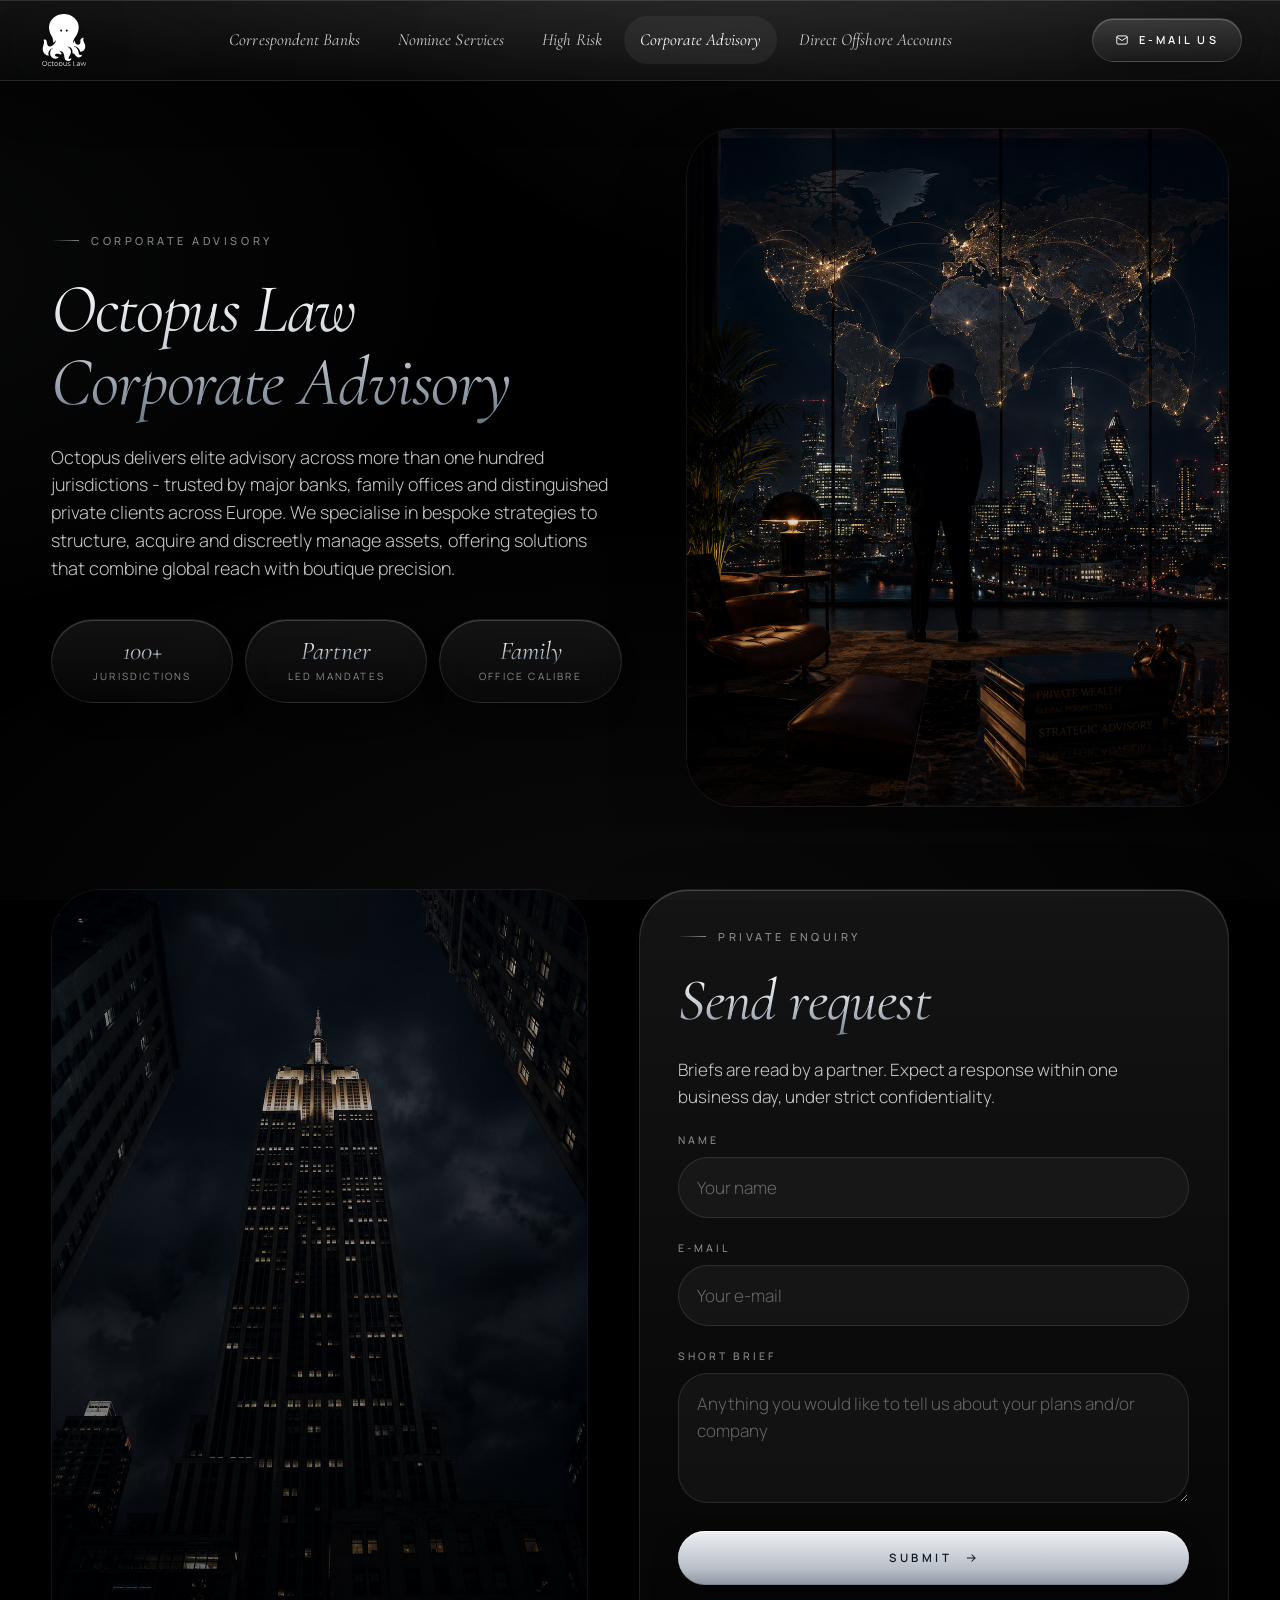
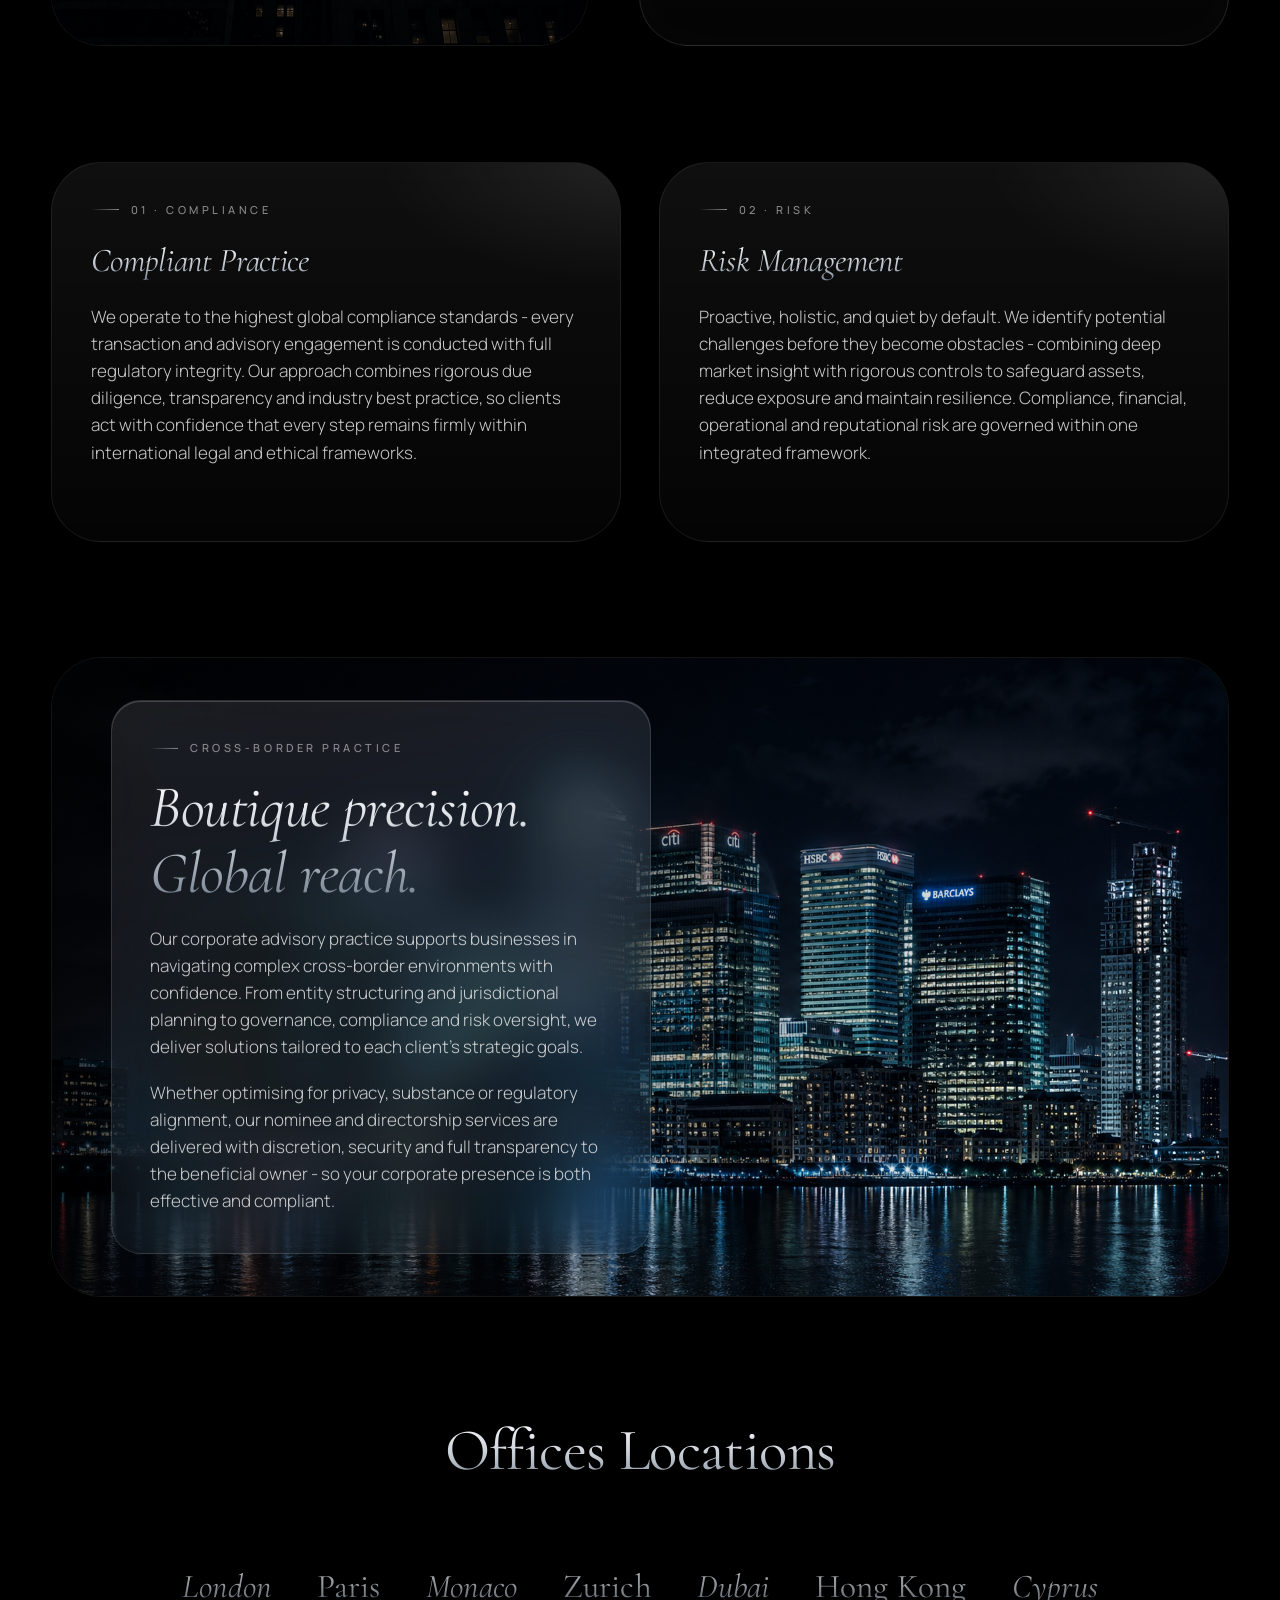
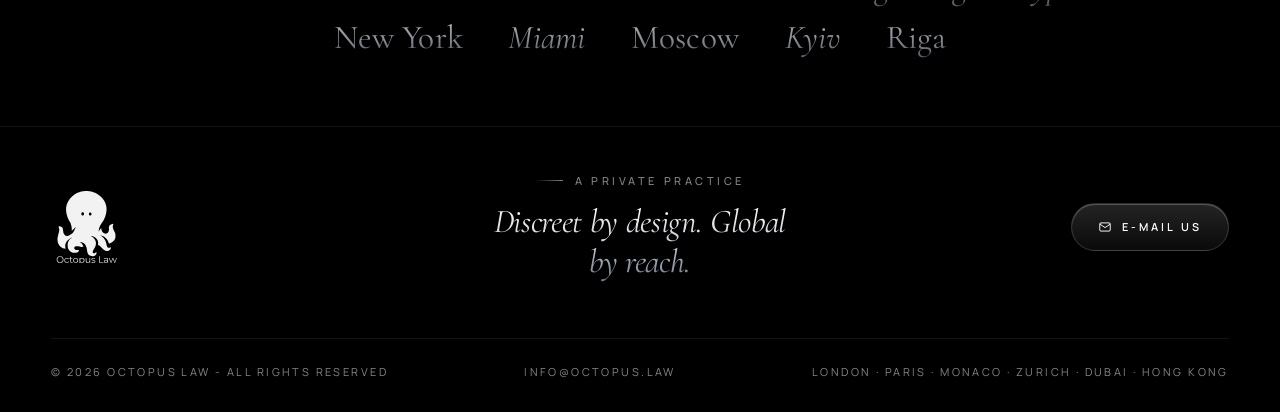
==== commit 9853373a: "Responsive page-hero padding and theme-aware favicons - page-hero padding-top: clamp(90px, 10vw, 140" ====
--- a/corporate-advisory.html
+++ b/corporate-advisory.html
@@ -9,7 +9,9 @@
 <link rel="preconnect" href="https://fonts.gstatic.com" crossorigin />
 <link href="https://fonts.googleapis.com/css2?family=Cormorant+Garamond:ital,wght@0,300;0,400;0,500;0,600;1,300;1,400;1,500;1,600&family=Manrope:wght@200;300;400;500;600;700&display=swap" rel="stylesheet" />
 <link rel="stylesheet" href="css/style.css" />
-<link rel="icon" type="image/svg+xml" href="assets/logo-white.svg" />
+<link rel="icon" type="image/svg+xml" href="assets/favicon-light.svg" media="(prefers-color-scheme: dark)" />
+<link rel="icon" type="image/svg+xml" href="assets/favicon-dark.svg" media="(prefers-color-scheme: light)" />
+<link rel="icon" type="image/svg+xml" href="assets/favicon-dark.svg" />
 </head>
 <body>
 
--- a/css/style.css
+++ b/css/style.css
@@ -575,8 +575,8 @@
 
 /* page-hero (smaller variant for inner pages) */
 .page-hero {
-  padding-top: calc(var(--nav-h) + 40px);
-  padding-bottom: clamp(40px, 4vw, 60px);
+  padding-top: clamp(90px, 10vw, 140px);
+  padding-bottom: clamp(16px, 2vw, 24px);
   padding-left: var(--pad-x);
   padding-right: var(--pad-x);
   position: relative;
